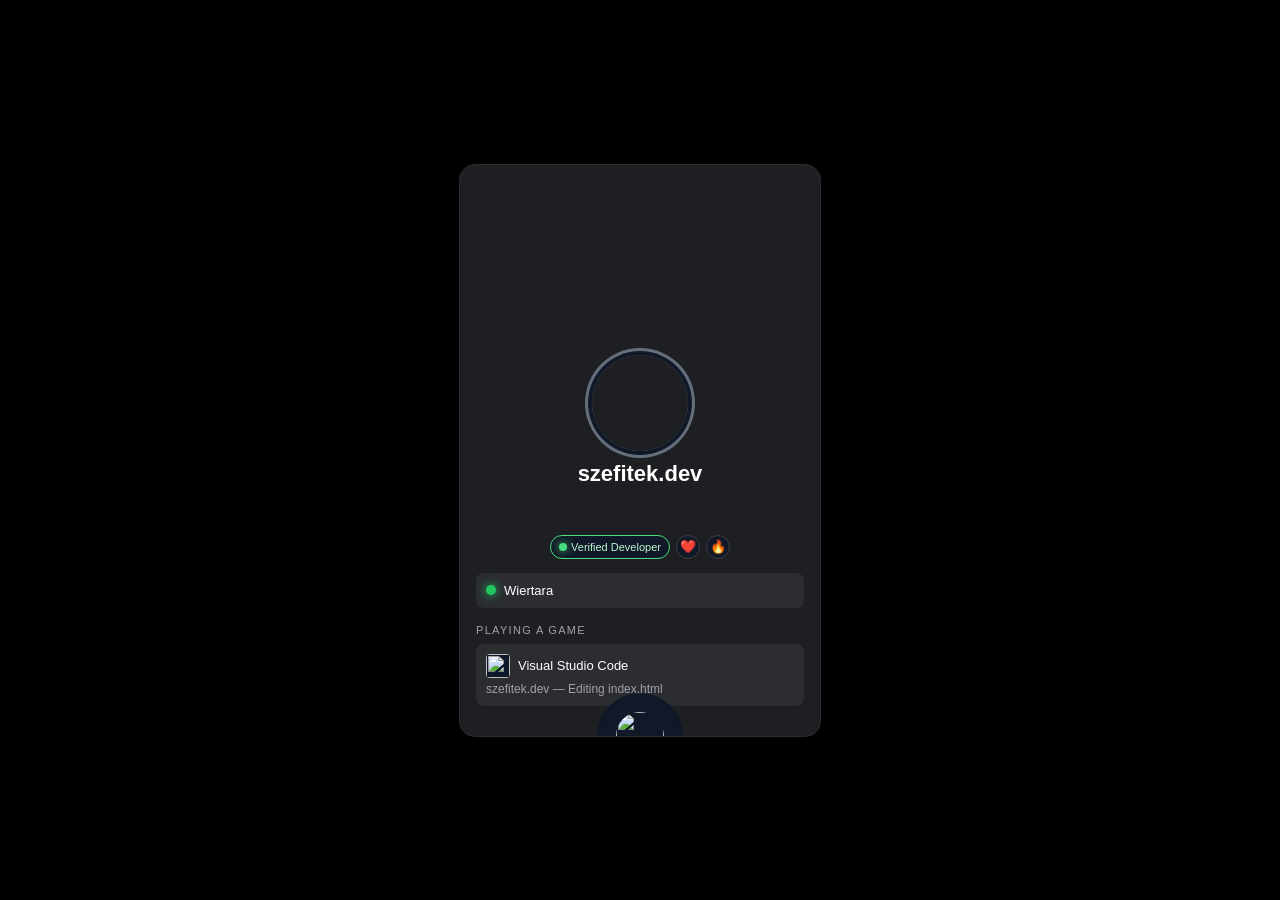
==== index.html @ 1691b34a "Add files via upload" ====
<!DOCTYPE html>
<html lang="pl">
<head>
<meta charset="UTF-8">
<title>Wiertara</title>
<meta name="viewport" content="width=device-width, initial-scale=1.0">

<style>
    body {
        margin: 0;
        height: 100vh;
        display: flex;
        align-items: center;
        justify-content: center;
        background: #000;
        background-image: url("https://images.pexels.com/photos/316093/pexels-photo-316093.jpeg?auto=compress&cs=tinysrgb&w=1600");
        background-size: cover;
        background-position: center;
        overflow: hidden;
        font-family: "Segoe UI", sans-serif;
        color: #fff;
    }

    .overlay {
        position: fixed;
        inset: 0;
        background: rgba(0,0,0,0.55);
        z-index: -1;
    }

    .card {
        width: 360px;
        background: #1e1f22;
        border-radius: 16px;
        border: 1px solid #2b2d31;
        box-shadow: 0 0 40px rgba(0,0,0,0.8);
        overflow: hidden;
        position: relative;
        padding-bottom: 20px;
    }

    .banner {
        height: 130px;
        background-image: url("https://i.pinimg.com/736x/f7/d6/06/f7d606f68e822fd02be6551bd9428fbd.jpg");
        background-size: cover;
        background-position: center;
        position: relative;
    }

    
    .discord-logo {
        position: absolute;
        left: 50%;
        bottom: -36px;
        transform: translateX(-50%);
        width: 72px;
        height: 72px;
        border-radius: 50%;
        background: #111827;
        display: flex;
        align-items: center;
        justify-content: center;
        box-shadow: 0 0 0 4px #111827, 0 0 0 7px rgba(15,23,42,0.9);
        cursor: pointer;
        animation: bounce 2s infinite ease-in-out;
    }

    @keyframes bounce {
        0%, 100% { transform: translateX(-50%) translateY(0); }
        50% { transform: translateX(-50%) translateY(-12px); }
    }

    .discord-logo img {
        width: 48px;
        height: 48px;
        border-radius: 50%;
    }

    .content {
        padding: 60px 16px 10px;
    }

    .avatar {
        width: 96px;
        height: 96px;
        border-radius: 50%;
        margin: 0 auto;
        background-image: url("https://i.pinimg.com/originals/bb/d4/15/bbd415eab823d2f925041014974397fd.gif");
        background-size: cover;
        background-position: center;
        box-shadow: 0 0 0 4px #111827, 0 0 0 7px rgba(148,163,184,0.6);
        animation: avatarFloat 4s infinite ease-in-out;
    }

    @keyframes avatarFloat {
        0%, 100% { transform: translateY(0); }
        50% { transform: translateY(-6px); }
    }

    .name {
        text-align: center;
        margin-top: 10px;
        font-size: 22px;
        font-weight: 700;
    }

    
    .side-logo-row {
        margin-top: 8px;
        display: flex;
        justify-content: center;
        align-items: center;
    }

    .side-logo {
        width: 32px;
        height: 32px;
        border-radius: 50%;
        background-image: url("https://i.pinimg.com/736x/13/28/22/132822bd6a4c3db5c9860372a683c00a.jpg");
        background-size: cover;
        background-position: center;
        animation: tigerMove 2.4s infinite ease-in-out;
    }

    @keyframes tigerMove {
        0% { transform: translateX(-10px); }
        50% { transform: translateX(10px); }
        100% { transform: translateX(-10px); }
    }

    .badges {
        margin-top: 8px;
        display: flex;
        justify-content: center;
        gap: 6px;
    }

    .badge-dev {
        background: #111827;
        border: 1px solid #4ade80;
        padding: 2px 8px;
        border-radius: 999px;
        font-size: 11px;
        display: flex;
        align-items: center;
        gap: 4px;
        color: #bbf7d0;
    }

    .badge-dot {
        width: 8px;
        height: 8px;
        background: #4ade80;
        border-radius: 50%;
        box-shadow: 0 0 10px #4ade80;
    }

    .badge-emoji {
        width: 22px;
        height: 22px;
        background: #111827;
        border-radius: 50%;
        border: 1px solid #3f3f46;
        display: flex;
        align-items: center;
        justify-content: center;
        font-size: 13px;
    }

    .status {
        margin-top: 14px;
        background: #2b2d31;
        padding: 10px;
        border-radius: 8px;
        display: flex;
        align-items: center;
        gap: 8px;
        font-size: 13px;
    }

    .status-dot {
        width: 10px;
        height: 10px;
        background: #22c55e;
        border-radius: 50%;
        box-shadow: 0 0 10px #22c55e;
    }

    .section-title {
        margin-top: 16px;
        font-size: 11px;
        text-transform: uppercase;
        letter-spacing: 0.12em;
        color: #a1a1aa;
    }

    .activity {
        margin-top: 8px;
        background: #2b2d31;
        padding: 10px;
        border-radius: 8px;
        font-size: 13px;
    }

    .activity-top {
        display: flex;
        align-items: center;
        gap: 8px;
    }

    .activity-icon {
        width: 24px;
        height: 24px;
        border-radius: 4px;
        background: #0f172a;
        overflow: hidden;
    }

    .activity-icon img {
        width: 100%;
        height: 100%;
        object-fit: cover;
    }

    .activity-sub {
        margin-top: 4px;
        font-size: 12px;
        color: #a1a1aa;
    }
</style>
</head>
<body>

<div class="overlay"></div>

<div class="card">

    <div class="banner"></div>

    
    <a class="discord-logo" href="https://discord.gg/zufvJmwk" target="_blank">
        <img src="https://i.pinimg.com/736x/b5/d4/ce/b5d4ce10a744861ffd3314d20d116976.jpg">
    </a>

    <div class="content">

        <div class="avatar"></div>

        <div class="name">szefitek.dev</div>

        
        <div class="side-logo-row">
            <div class="side-logo"></div>
        </div>

        <div class="badges">
            <div class="badge-dev"><div class="badge-dot"></div>Verified Developer</div>
            <div class="badge-emoji">❤️</div>
            <div class="badge-emoji">🔥</div>
        </div>

        <div class="status">
            <div class="status-dot"></div>
            <div>Wiertara</div>
        </div>

        <div class="section-title">Playing a game</div>

        <div class="activity">
            <div class="activity-top">
                <div class="activity-icon">
                    <img src="https://i.pinimg.com/1200x/01/e6/21/01e621158668a4b8b7c92f1d1671bd43.jpg">
                </div>
                <div>Visual Studio Code</div>
            </div>
            <div class="activity-sub">szefitek.dev — Editing index.html</div>
        </div>

    </div>
</div>

<audio id="music" src="muzyka.mp3" loop></audio>

<script>
    const audio = document.getElementById("music");

    audio.play().catch(() => {
        const startMusic = () => {
            audio.play().catch(() => {});
            document.removeEventListener("click", startMusic);
        };
        document.addEventListener("click", startMusic);
    });
</script>


</body>
</html>
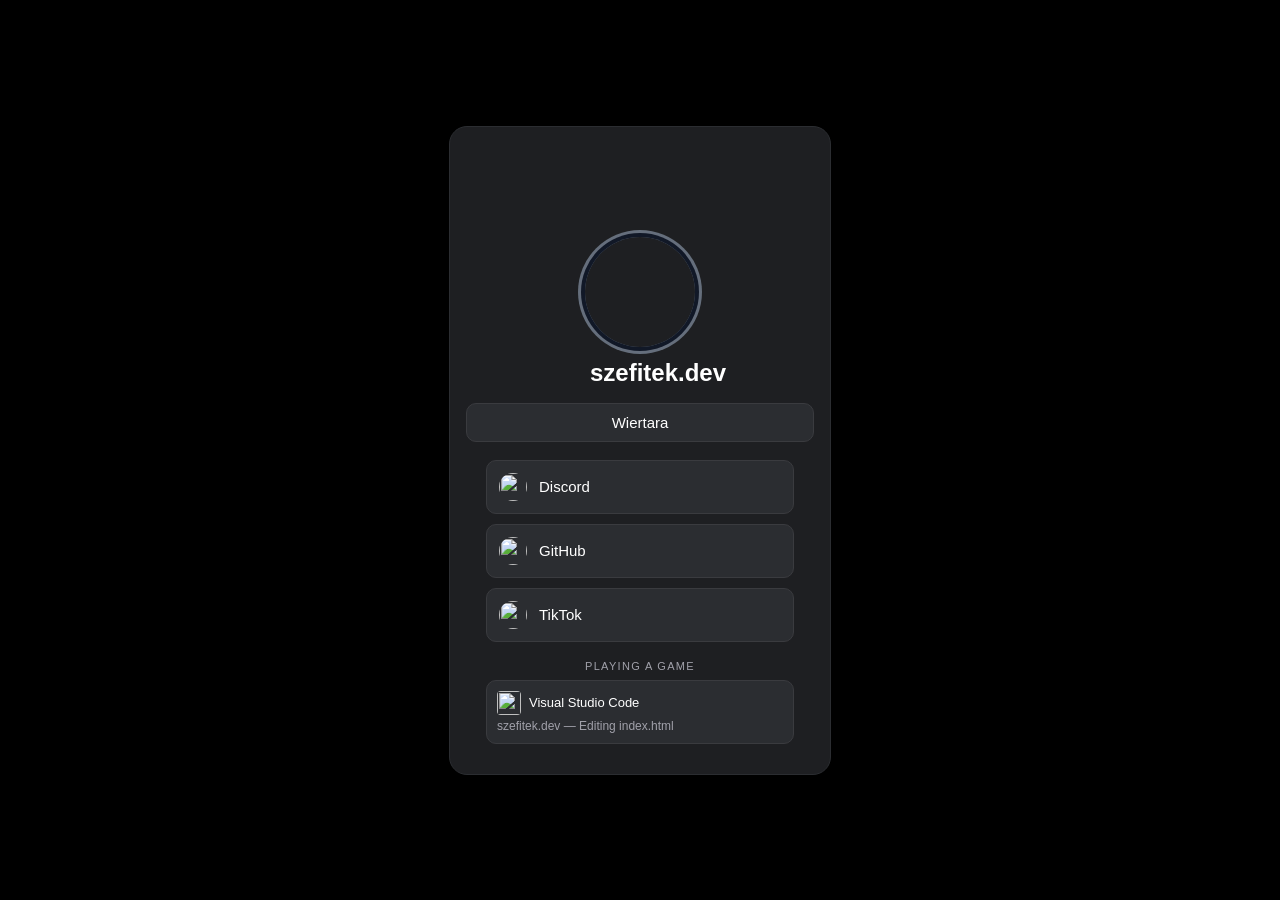
==== commit b8f2f576: "Add files via upload" ====
--- a/index.html
+++ b/index.html
@@ -2,7 +2,7 @@
 <html lang="pl">
 <head>
 <meta charset="UTF-8">
-<title>Wiertara</title>
+<title>szefitek.dev — Wiertara</title>
 <meta name="viewport" content="width=device-width, initial-scale=1.0">
 
 <style>
@@ -29,62 +29,44 @@
     }
 
     .card {
-        width: 360px;
+        width: 380px;
         background: #1e1f22;
-        border-radius: 16px;
+        border-radius: 18px;
         border: 1px solid #2b2d31;
         box-shadow: 0 0 40px rgba(0,0,0,0.8);
         overflow: hidden;
         position: relative;
         padding-bottom: 20px;
+        animation: fadeIn 1s ease;
+        transition: 0.2s;
+    }
+
+    .card:hover {
+        border-color: #4ade80;
+        box-shadow: 0 0 50px rgba(74,222,128,0.35);
+    }
+
+    @keyframes fadeIn {
+        from { opacity: 0; transform: scale(0.95); }
+        to { opacity: 1; transform: scale(1); }
     }
 
     .banner {
-        height: 130px;
+        height: 150px;
         background-image: url("https://i.pinimg.com/736x/f7/d6/06/f7d606f68e822fd02be6551bd9428fbd.jpg");
         background-size: cover;
         background-position: center;
-        position: relative;
-    }
-
-    
-    .discord-logo {
-        position: absolute;
-        left: 50%;
-        bottom: -36px;
-        transform: translateX(-50%);
-        width: 72px;
-        height: 72px;
+    }
+
+    .content {
+        padding: 20px 16px 10px;
+    }
+
+    .avatar {
+        width: 110px;
+        height: 110px;
         border-radius: 50%;
-        background: #111827;
-        display: flex;
-        align-items: center;
-        justify-content: center;
-        box-shadow: 0 0 0 4px #111827, 0 0 0 7px rgba(15,23,42,0.9);
-        cursor: pointer;
-        animation: bounce 2s infinite ease-in-out;
-    }
-
-    @keyframes bounce {
-        0%, 100% { transform: translateX(-50%) translateY(0); }
-        50% { transform: translateX(-50%) translateY(-12px); }
-    }
-
-    .discord-logo img {
-        width: 48px;
-        height: 48px;
-        border-radius: 50%;
-    }
-
-    .content {
-        padding: 60px 16px 10px;
-    }
-
-    .avatar {
-        width: 96px;
-        height: 96px;
-        border-radius: 50%;
-        margin: 0 auto;
+        margin: -60px auto 0 auto;
         background-image: url("https://i.pinimg.com/originals/bb/d4/15/bbd415eab823d2f925041014974397fd.gif");
         background-size: cover;
         background-position: center;
@@ -97,109 +79,98 @@
         50% { transform: translateY(-6px); }
     }
 
+    .name-row {
+        margin-top: 12px;
+        display: flex;
+        justify-content: center;
+        align-items: center;
+        gap: 8px;
+    }
+
     .name {
-        text-align: center;
-        margin-top: 10px;
-        font-size: 22px;
+        font-size: 24px;
         font-weight: 700;
     }
 
-    
-    .side-logo-row {
-        margin-top: 8px;
-        display: flex;
-        justify-content: center;
-        align-items: center;
-    }
-
-    .side-logo {
-        width: 32px;
-        height: 32px;
+    .icon-small {
+        width: 28px;
+        height: 28px;
         border-radius: 50%;
-        background-image: url("https://i.pinimg.com/736x/13/28/22/132822bd6a4c3db5c9860372a683c00a.jpg");
-        background-size: cover;
-        background-position: center;
-        animation: tigerMove 2.4s infinite ease-in-out;
-    }
-
-    @keyframes tigerMove {
-        0% { transform: translateX(-10px); }
-        50% { transform: translateX(10px); }
-        100% { transform: translateX(-10px); }
-    }
-
-    .badges {
-        margin-top: 8px;
-        display: flex;
-        justify-content: center;
-        gap: 6px;
-    }
-
-    .badge-dev {
-        background: #111827;
-        border: 1px solid #4ade80;
-        padding: 2px 8px;
-        border-radius: 999px;
-        font-size: 11px;
-        display: flex;
-        align-items: center;
-        gap: 4px;
-        color: #bbf7d0;
-    }
-
-    .badge-dot {
-        width: 8px;
-        height: 8px;
-        background: #4ade80;
-        border-radius: 50%;
-        box-shadow: 0 0 10px #4ade80;
-    }
-
-    .badge-emoji {
-        width: 22px;
-        height: 22px;
-        background: #111827;
-        border-radius: 50%;
-        border: 1px solid #3f3f46;
-        display: flex;
-        align-items: center;
-        justify-content: center;
-        font-size: 13px;
+        background-size: cover;
+        background-position: center;
+        background-image: url("https://i.pinimg.com/736x/85/e9/d7/85e9d74f125bb82aa4be2478ce02bbd4.jpg");
     }
 
     .status {
-        margin-top: 14px;
+        margin-top: 16px;
         background: #2b2d31;
         padding: 10px;
-        border-radius: 8px;
-        display: flex;
-        align-items: center;
-        gap: 8px;
-        font-size: 13px;
-    }
-
-    .status-dot {
-        width: 10px;
-        height: 10px;
-        background: #22c55e;
+        border-radius: 10px;
+        text-align: center;
+        font-size: 15px;
+        border: 1px solid #3a3b3f;
+        transition: 0.2s;
+    }
+
+    .status:hover {
+        background: #3a3b3f;
+    }
+
+    .links {
+        margin-top: 18px;
+        display: flex;
+        flex-direction: column;
+        gap: 10px;
+        padding: 0 20px;
+    }
+
+    .link-btn {
+        background: #2b2d31;
+        padding: 12px;
+        border-radius: 10px;
+        display: flex;
+        align-items: center;
+        gap: 12px;
+        text-decoration: none;
+        color: #fff;
+        font-size: 15px;
+        transition: 0.2s;
+        border: 1px solid #3a3b3f;
+    }
+
+    .link-btn:hover {
+        background: #3a3b3f;
+        transform: translateY(-2px);
+    }
+
+    .link-btn img {
+        width: 28px;
+        height: 28px;
         border-radius: 50%;
-        box-shadow: 0 0 10px #22c55e;
     }
 
     .section-title {
-        margin-top: 16px;
+        margin-top: 18px;
         font-size: 11px;
         text-transform: uppercase;
         letter-spacing: 0.12em;
         color: #a1a1aa;
+        text-align: center;
     }
 
     .activity {
         margin-top: 8px;
         background: #2b2d31;
         padding: 10px;
-        border-radius: 8px;
+        border-radius: 10px;
         font-size: 13px;
+        border: 1px solid #3a3b3f;
+        transition: 0.2s;
+        margin-inline: 20px;
+    }
+
+    .activity:hover {
+        background: #3a3b3f;
     }
 
     .activity-top {
@@ -212,7 +183,6 @@
         width: 24px;
         height: 24px;
         border-radius: 4px;
-        background: #0f172a;
         overflow: hidden;
     }
 
@@ -237,31 +207,34 @@
 
     <div class="banner"></div>
 
-    
-    <a class="discord-logo" href="https://discord.gg/zufvJmwk" target="_blank">
-        <img src="https://i.pinimg.com/736x/b5/d4/ce/b5d4ce10a744861ffd3314d20d116976.jpg">
-    </a>
-
     <div class="content">
 
         <div class="avatar"></div>
 
-        <div class="name">szefitek.dev</div>
-
-        
-        <div class="side-logo-row">
-            <div class="side-logo"></div>
+        <div class="name-row">
+            <div class="icon-small"></div>
+            <div class="name">szefitek.dev</div>
         </div>
 
-        <div class="badges">
-            <div class="badge-dev"><div class="badge-dot"></div>Verified Developer</div>
-            <div class="badge-emoji">❤️</div>
-            <div class="badge-emoji">🔥</div>
-        </div>
-
-        <div class="status">
-            <div class="status-dot"></div>
-            <div>Wiertara</div>
+        <div class="status">Wiertara</div>
+
+        <div class="links">
+
+            <a class="link-btn" href="https://discord.gg/zufvJmwk" target="_blank">
+                <img src="https://i.pinimg.com/736x/85/e9/d7/85e9d74f125bb82aa4be2478ce02bbd4.jpg">
+                Discord
+            </a>
+
+            <a class="link-btn" href="https://github.com/szefitek177/bio" target="_blank">
+                <img src="https://i.pinimg.com/736x/66/71/3a/66713a96b9b21dffd3a85a5d748a3171.jpg">
+                GitHub
+            </a>
+
+            <a class="link-btn" href="https://www.tiktok.com/@totalszef" target="_blank">
+                <img src="https://i.pinimg.com/736x/e4/15/d6/e415d6bd27900cc066d0b8b23a7f1055.jpg">
+                TikTok
+            </a>
+
         </div>
 
         <div class="section-title">Playing a game</div>
@@ -279,10 +252,12 @@
     </div>
 </div>
 
-<audio id="music" src="muzyka.mp3" loop></audio>
+
+<audio id="music" src="muzyka.mp3" autoplay loop></audio>
 
 <script>
     const audio = document.getElementById("music");
+    audio.volume = 0.18; 
 
     audio.play().catch(() => {
         const startMusic = () => {
@@ -293,6 +268,5 @@
     });
 </script>
 
-
 </body>
 </html>
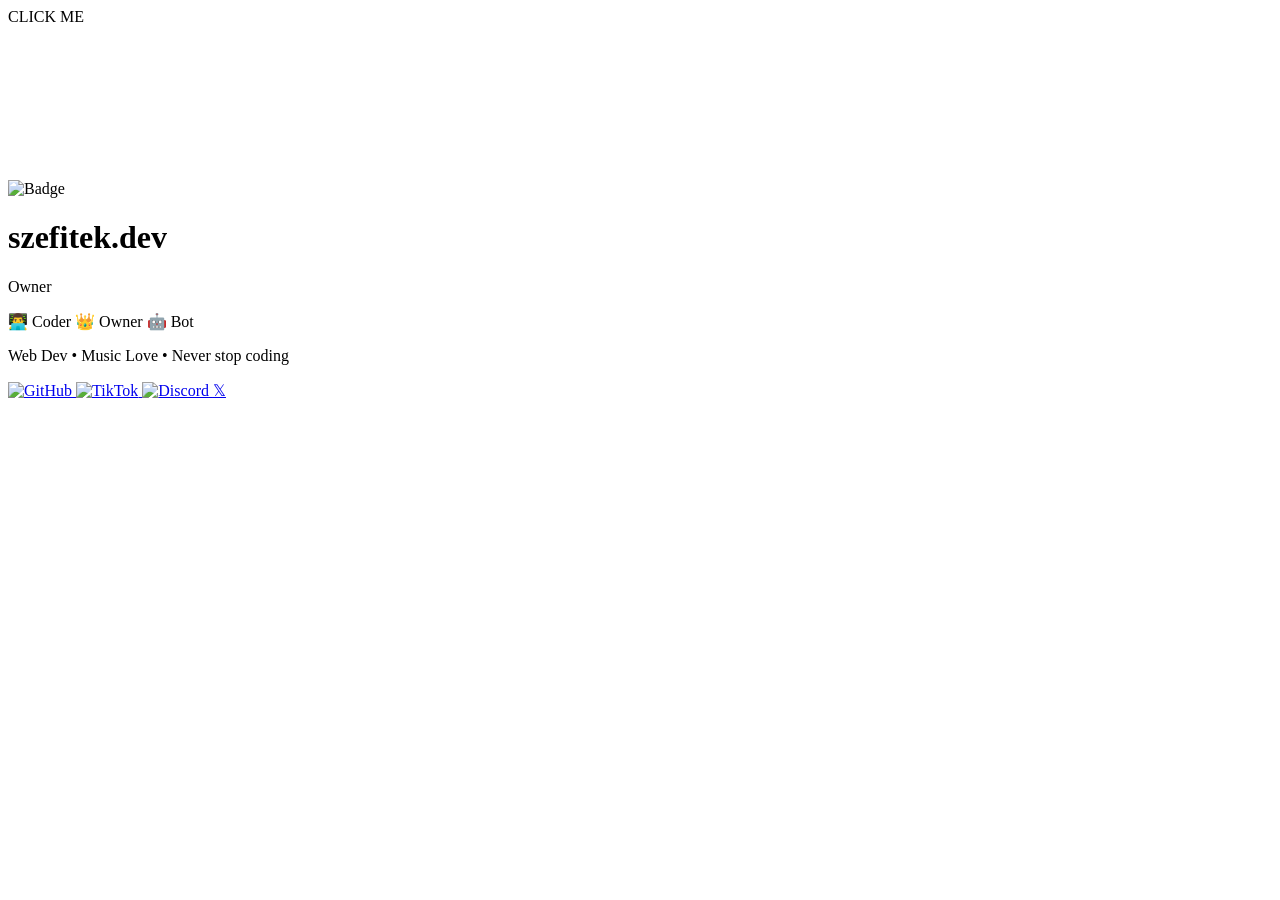
==== commit 498d4dbb: "Add files via upload" ====
--- a/index.html
+++ b/index.html
@@ -1,272 +1,243 @@
 <!DOCTYPE html>
 <html lang="pl">
 <head>
-<meta charset="UTF-8">
-<title>szefitek.dev — Wiertara</title>
-<meta name="viewport" content="width=device-width, initial-scale=1.0">
-
-<style>
-    body {
-        margin: 0;
-        height: 100vh;
-        display: flex;
-        align-items: center;
-        justify-content: center;
-        background: #000;
-        background-image: url("https://images.pexels.com/photos/316093/pexels-photo-316093.jpeg?auto=compress&cs=tinysrgb&w=1600");
-        background-size: cover;
-        background-position: center;
-        overflow: hidden;
-        font-family: "Segoe UI", sans-serif;
-        color: #fff;
-    }
-
-    .overlay {
-        position: fixed;
-        inset: 0;
-        background: rgba(0,0,0,0.55);
-        z-index: -1;
-    }
-
-    .card {
-        width: 380px;
-        background: #1e1f22;
-        border-radius: 18px;
-        border: 1px solid #2b2d31;
-        box-shadow: 0 0 40px rgba(0,0,0,0.8);
-        overflow: hidden;
-        position: relative;
-        padding-bottom: 20px;
-        animation: fadeIn 1s ease;
-        transition: 0.2s;
-    }
-
-    .card:hover {
-        border-color: #4ade80;
-        box-shadow: 0 0 50px rgba(74,222,128,0.35);
-    }
-
-    @keyframes fadeIn {
-        from { opacity: 0; transform: scale(0.95); }
-        to { opacity: 1; transform: scale(1); }
-    }
-
-    .banner {
-        height: 150px;
-        background-image: url("https://i.pinimg.com/736x/f7/d6/06/f7d606f68e822fd02be6551bd9428fbd.jpg");
-        background-size: cover;
-        background-position: center;
-    }
-
-    .content {
-        padding: 20px 16px 10px;
-    }
-
-    .avatar {
-        width: 110px;
-        height: 110px;
-        border-radius: 50%;
-        margin: -60px auto 0 auto;
-        background-image: url("https://i.pinimg.com/originals/bb/d4/15/bbd415eab823d2f925041014974397fd.gif");
-        background-size: cover;
-        background-position: center;
-        box-shadow: 0 0 0 4px #111827, 0 0 0 7px rgba(148,163,184,0.6);
-        animation: avatarFloat 4s infinite ease-in-out;
-    }
-
-    @keyframes avatarFloat {
-        0%, 100% { transform: translateY(0); }
-        50% { transform: translateY(-6px); }
-    }
-
-    .name-row {
-        margin-top: 12px;
-        display: flex;
-        justify-content: center;
-        align-items: center;
-        gap: 8px;
-    }
-
-    .name {
-        font-size: 24px;
-        font-weight: 700;
-    }
-
-    .icon-small {
-        width: 28px;
-        height: 28px;
-        border-radius: 50%;
-        background-size: cover;
-        background-position: center;
-        background-image: url("https://i.pinimg.com/736x/85/e9/d7/85e9d74f125bb82aa4be2478ce02bbd4.jpg");
-    }
-
-    .status {
-        margin-top: 16px;
-        background: #2b2d31;
-        padding: 10px;
-        border-radius: 10px;
-        text-align: center;
-        font-size: 15px;
-        border: 1px solid #3a3b3f;
-        transition: 0.2s;
-    }
-
-    .status:hover {
-        background: #3a3b3f;
-    }
-
-    .links {
-        margin-top: 18px;
-        display: flex;
-        flex-direction: column;
-        gap: 10px;
-        padding: 0 20px;
-    }
-
-    .link-btn {
-        background: #2b2d31;
-        padding: 12px;
-        border-radius: 10px;
-        display: flex;
-        align-items: center;
-        gap: 12px;
-        text-decoration: none;
-        color: #fff;
-        font-size: 15px;
-        transition: 0.2s;
-        border: 1px solid #3a3b3f;
-    }
-
-    .link-btn:hover {
-        background: #3a3b3f;
-        transform: translateY(-2px);
-    }
-
-    .link-btn img {
-        width: 28px;
-        height: 28px;
-        border-radius: 50%;
-    }
-
-    .section-title {
-        margin-top: 18px;
-        font-size: 11px;
-        text-transform: uppercase;
-        letter-spacing: 0.12em;
-        color: #a1a1aa;
-        text-align: center;
-    }
-
-    .activity {
-        margin-top: 8px;
-        background: #2b2d31;
-        padding: 10px;
-        border-radius: 10px;
-        font-size: 13px;
-        border: 1px solid #3a3b3f;
-        transition: 0.2s;
-        margin-inline: 20px;
-    }
-
-    .activity:hover {
-        background: #3a3b3f;
-    }
-
-    .activity-top {
-        display: flex;
-        align-items: center;
-        gap: 8px;
-    }
-
-    .activity-icon {
-        width: 24px;
-        height: 24px;
-        border-radius: 4px;
-        overflow: hidden;
-    }
-
-    .activity-icon img {
-        width: 100%;
-        height: 100%;
-        object-fit: cover;
-    }
-
-    .activity-sub {
-        margin-top: 4px;
-        font-size: 12px;
-        color: #a1a1aa;
-    }
-</style>
+    <meta charset="UTF-8">
+    <meta name="viewport" content="width=device-width, initial-scale=1.0">
+    <title>szefitek.dev — Creator</title>
+    <link rel="stylesheet" href="style.css">
 </head>
 <body>
 
-<div class="overlay"></div>
-
-<div class="card">
-
-    <div class="banner"></div>
-
-    <div class="content">
-
-        <div class="avatar"></div>
-
-        <div class="name-row">
-            <div class="icon-small"></div>
-            <div class="name">szefitek.dev</div>
+<!-- Intro Page -->
+<div class="intro-overlay" id="introOverlay">
+    <div class="intro-content">
+        <div class="intro-click" id="introClick">
+            <span>CLICK ME</span>
+            <div class="click-pulse"></div>
         </div>
-
-        <div class="status">Wiertara</div>
-
-        <div class="links">
-
-            <a class="link-btn" href="https://discord.gg/zufvJmwk" target="_blank">
-                <img src="https://i.pinimg.com/736x/85/e9/d7/85e9d74f125bb82aa4be2478ce02bbd4.jpg">
-                Discord
-            </a>
-
-            <a class="link-btn" href="https://github.com/szefitek177/bio" target="_blank">
-                <img src="https://i.pinimg.com/736x/66/71/3a/66713a96b9b21dffd3a85a5d748a3171.jpg">
-                GitHub
-            </a>
-
-            <a class="link-btn" href="https://www.tiktok.com/@totalszef" target="_blank">
-                <img src="https://i.pinimg.com/736x/e4/15/d6/e415d6bd27900cc066d0b8b23a7f1055.jpg">
-                TikTok
-            </a>
-
-        </div>
-
-        <div class="section-title">Playing a game</div>
-
-        <div class="activity">
-            <div class="activity-top">
-                <div class="activity-icon">
-                    <img src="https://i.pinimg.com/1200x/01/e6/21/01e621158668a4b8b7c92f1d1671bd43.jpg">
-                </div>
-                <div>Visual Studio Code</div>
-            </div>
-            <div class="activity-sub">szefitek.dev — Editing index.html</div>
-        </div>
-
     </div>
 </div>
 
-
-<audio id="music" src="muzyka.mp3" autoplay loop></audio>
+<!-- Main Profile Page -->
+<div class="profile-container" id="profileContainer">
+    <canvas id="particleCanvas"></canvas>
+    
+    <div class="profile-background"></div>
+    <div class="background-blur"></div>
+
+    <div class="profile-main">
+        <div class="profile-card" id="profileCard">
+            <div class="avatar-container">
+                <div class="avatar" style="background-image: url('https://i.pinimg.com/736x/0f/68/94/0f6894e539589a50809e45833c8bb6c4.jpg');"></div>
+                <div class="avatar-badge"><img src="https://i.pinimg.com/736x/41/2c/79/412c79c83162d2e4f40ad69d012a1728.jpg" alt="Badge"></div>
+            </div>
+
+            <div class="profile-info">
+                <h1 class="profile-name">szefitek.dev</h1>
+                <p class="profile-status">Owner</p>
+                <div class="profile-tags">
+                    <span class="tag developer">👨‍💻 Coder</span>
+                    <span class="tag owner">👑 Owner</span>
+                    <span class="tag boss">🤖 Bot</span>
+                </div>
+            </div>
+
+            <div class="about-me">
+                <p>Web Dev • Music Love • Never stop coding</p>
+            </div>
+
+            <div class="social-links-profile">
+                <a href="https://github.com/szefitek177/bio" class="social-link github" title="GitHub">
+                    <img src="https://i.pinimg.com/1200x/66/71/3a/66713a96b9b21dffd3a85a5d748a3171.jpg" alt="GitHub">
+                </a>
+                <a href="https://www.tiktok.com/@totalszef?is_from_webapp=1&sender_device=pc" class="social-link tiktok" title="TikTok">
+                    <img src="https://i.pinimg.com/1200x/e4/15/d6/e415d6bd27900cc066d0b8b23a7f1055.jpg" alt="TikTok">
+                </a>
+                <a href="https://discord.gg/zufvJmwk" class="social-link discord" title="Discord">
+                    <img src="https://i.pinimg.com/1200x/85/e9/d7/85e9d74f125bb82aa4be2478ce02bbd4.jpg" alt="Discord">
+                </a>
+                <a href="https://twitter.com" class="social-link twitter" title="Twitter">𝕏</a>
+            </div>
+        </div>
+    </div>
+</div>
 
 <script>
-    const audio = document.getElementById("music");
-    audio.volume = 0.18; 
-
-    audio.play().catch(() => {
-        const startMusic = () => {
-            audio.play().catch(() => {});
-            document.removeEventListener("click", startMusic);
-        };
-        document.addEventListener("click", startMusic);
+// ============ INTRO CLICK HANDLER ============
+document.addEventListener('DOMContentLoaded', function() {
+    const introOverlay = document.getElementById('introOverlay');
+    const profileContainer = document.getElementById('profileContainer');
+    const introClick = document.getElementById('introClick');
+    
+    if (introClick) {
+        introClick.addEventListener('click', function() {
+            introOverlay.classList.add('fade-out');
+            setTimeout(() => {
+                introOverlay.style.display = 'none';
+                profileContainer.classList.add('show');
+                
+                const canvas = document.getElementById('particleCanvas');
+                if (canvas) {
+                    new ParticleSystem(canvas);
+                }
+                createAdvancedParticles();
+                createGlowEffect();
+                addPulseEffect();
+                ambientAnimation();
+                createSparkles();
+            }, 600);
+        });
+    }
+});
+
+// ============ PARTICLE SYSTEM ============
+class ParticleSystem {
+    constructor(canvas) {
+        this.canvas = canvas;
+        this.ctx = canvas.getContext('2d');
+        this.particles = [];
+        this.canvas.width = window.innerWidth;
+        this.canvas.height = window.innerHeight;
+        
+        this.createParticles();
+        this.animate();
+    }
+    
+    createParticles() {
+        const particleCount = 200;
+        for (let i = 0; i < particleCount; i++) {
+            this.particles.push({
+                x: Math.random() * this.canvas.width,
+                y: Math.random() * this.canvas.height,
+                vx: (Math.random() - 0.5) * 2,
+                vy: (Math.random() - 0.5) * 2,
+                radius: Math.random() * 2 + 0.5,
+                opacity: Math.random() * 0.5 + 0.2,
+                color: ['#000', '#333', '#111'][Math.floor(Math.random() * 3)]
+            });
+        }
+    }
+    
+    animate() {
+        this.ctx.clearRect(0, 0, this.canvas.width, this.canvas.height);
+        this.ctx.globalCompositeOperation = 'lighter';
+        
+        this.particles.forEach((p) => {
+            p.x += p.vx;
+            p.y += p.vy;
+            
+            if (p.x < 0 || p.x > this.canvas.width) p.vx *= -1;
+            if (p.y < 0 || p.y > this.canvas.height) p.vy *= -1;
+            
+            this.ctx.fillStyle = p.color;
+            this.ctx.globalAlpha = p.opacity;
+            this.ctx.beginPath();
+            this.ctx.arc(p.x, p.y, p.radius, 0, Math.PI * 2);
+            this.ctx.fill();
+        });
+        
+        requestAnimationFrame(() => this.animate());
+    }
+}
+
+// ============ ADVANCED PARTICLES ============
+function createAdvancedParticles() {
+    const container = document.querySelector('.profile-background');
+    if (!container) return;
+    
+    const particleCount = 150;
+    for (let i = 0; i < particleCount; i++) {
+        const particle = document.createElement('div');
+        particle.className = 'floating-particle';
+        
+        const size = Math.random() * 3 + 1;
+        const duration = Math.random() * 20 + 10;
+        const delay = Math.random() * 5;
+        const left = Math.random() * 100;
+        
+        particle.style.width = size + 'px';
+        particle.style.height = size + 'px';
+        particle.style.left = left + '%';
+        particle.style.animationDuration = duration + 's';
+        particle.style.animationDelay = delay + 's';
+        
+        container.appendChild(particle);
+    }
+}
+
+// ============ GLOW EFFECT ============
+function createGlowEffect() {
+    const profileCard = document.getElementById('profileCard');
+    if (!profileCard) return;
+    
+    profileCard.addEventListener('mouseover', function() {
+        this.style.filter = 'drop-shadow(0 0 30px rgba(0, 0, 0, 0.3))';
     });
+    
+    profileCard.addEventListener('mouseout', function() {
+        this.style.filter = 'drop-shadow(0 0 10px rgba(0, 0, 0, 0.1))';
+    });
+}
+
+// ============ PULSE EFFECT ============
+function addPulseEffect() {
+    const profileName = document.querySelector('.profile-name');
+    if (!profileName) return;
+    
+    setInterval(() => {
+        profileName.style.textShadow = '0 0 10px rgba(0, 0, 0, 0.2)';
+        setTimeout(() => {
+            profileName.style.textShadow = '0 0 5px rgba(0, 0, 0, 0.1)';
+        }, 500);
+    }, 2000);
+}
+
+// ============ AMBIENT ANIMATION ============
+function ambientAnimation() {
+    const profileCard = document.getElementById('profileCard');
+    if (!profileCard) return;
+    
+    let angle = 0;
+    setInterval(() => {
+        angle += 0.5;
+        const light = 'rgba(0, 0, 0, ' + (0.1 + Math.sin(angle * Math.PI / 180) * 0.05) + ')';
+        profileCard.style.boxShadow = `0 0 40px ${light}`;
+    }, 50);
+}
+
+// ============ SPARKLES ============
+function createSparkles() {
+    setInterval(() => {
+        const sparkle = document.createElement('div');
+        sparkle.className = 'sparkle';
+        sparkle.style.left = Math.random() * 100 + '%';
+        sparkle.style.top = Math.random() * 100 + '%';
+        document.body.appendChild(sparkle);
+        
+        setTimeout(() => sparkle.remove(), 1000);
+    }, 500);
+}
+
+// ============ RIPPLE ON CLICK ============
+document.addEventListener('click', (e) => {
+    const ripple = document.createElement('div');
+    ripple.className = 'ripple';
+    ripple.style.left = e.clientX + 'px';
+    ripple.style.top = e.clientY + 'px';
+    document.body.appendChild(ripple);
+    
+    setTimeout(() => ripple.remove(), 600);
+});
+
+// ============ WINDOW RESIZE ============
+window.addEventListener('resize', () => {
+    const canvas = document.getElementById('particleCanvas');
+    if (canvas) {
+        canvas.width = window.innerWidth;
+        canvas.height = window.innerHeight;
+    }
+});
 </script>
 
 </body>
-</html>+</html>
